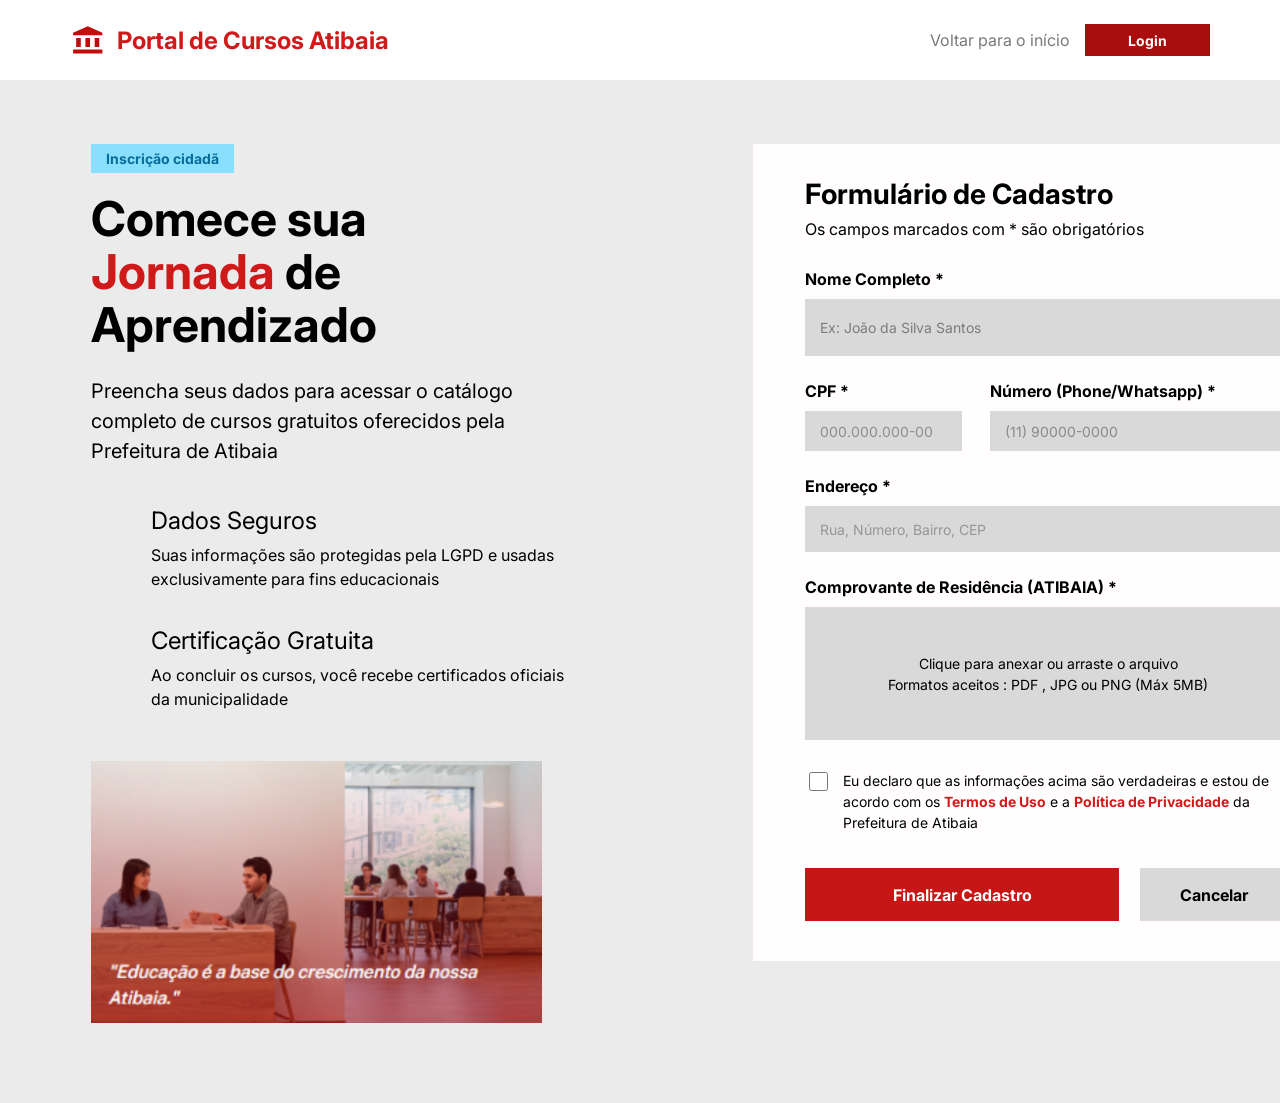
==== cadastro_alunos.html @ b424d96d "adicionando a parte da home_ADM, cursos, cadastro_alunos falta refinamento em cada uma das seções e " ====
<!DOCTYPE html>
<html lang="en">
<head>
  <meta charset="UTF-8">
  <meta name="viewport" content="width=device-width, initial-scale=1.0">
  <title>Generated Page</title>
  <meta charset="UTF-8">
<meta name="viewport" content="width=device-width, initial-scale=1.0">
<link rel="preconnect" href="https://fonts.googleapis.com">
<link rel="preconnect" href="https://fonts.gstatic.com" crossorigin>
<link href="https://fonts.googleapis.com/css2?family=Inter:wght@400;700&display=swap" rel="stylesheet">
<title>Portal de Cursos Atibaia</title>
  <link rel="stylesheet" href="/css/CCadastro_alunos.css">
</head>
  <script src="/JS/scriptCadastro_alunos.js" defer></script>
</head>
<body>
<section id="section-header">
  <header class="site-header">
    <div class="header-container">
      <div class="logo-wrapper">
        <img src="images/21_66.svg" alt="Portal de Cursos Atibaia Logo" class="logo-icon">
        <h1 class="logo-text">Portal de Cursos Atibaia</h1>
      </div>
      <nav class="nav-wrapper">
        <a href="#" class="nav-link">Voltar para o início</a>
        <a href="#" class="btn-login">Login</a>
      </nav>
    </div>
  </header>
</section>
<section id="section-hero">
  <div class="hero-container">
    
    <div class="hero-content">
      <div class="tag-badge">Inscrição cidadã</div>
      <h2 class="hero-title">Comece sua <br><span class="highlight">Jornada</span> de <br>Aprendizado</h2>
      <p class="hero-desc">Preencha seus dados para acessar o catálogo completo de cursos gratuitos oferecidos pela Prefeitura de Atibaia</p>
      
      <div class="feature-list">
        <div class="feature-item">
          <h3 class="feature-title">Dados Seguros</h3>
          <p class="feature-text">Suas informações são protegidas pela LGPD e usadas exclusivamente para fins educacionais</p>
        </div>
        <div class="feature-item">
          <h3 class="feature-title">Certificação Gratuita</h3>
          <p class="feature-text">Ao concluir os cursos, você recebe certificados oficiais da municipalidade</p>
        </div>
      </div>
      
      <div class="hero-img-container">
        <img src="images/29ea258ef4e579b315e32d5b2c68f69ea9aee1fe.png" alt="Pessoas estudando e conversando" class="hero-img">
      </div>
    </div>
    
    <div class="hero-form-wrapper">
      <div class="form-card">
        <div class="form-header">
          <h3 class="form-title">Formulário de Cadastro</h3>
          <p class="form-subtitle">Os campos marcados com * são obrigatórios</p>
        </div>
        
        <form action="#" method="POST" class="registration-form">
          <div class="form-group">
            <label for="nome">Nome Completo *</label>
            <input type="text" id="nome" class="form-control input-nome" placeholder="Ex: João da Silva Santos" required>
          </div>
          
          <div class="form-row">
            <div class="form-group col-cpf">
              <label for="cpf">CPF *</label>
              <input type="text" id="cpf" class="form-control input-cpf" placeholder="000.000.000-00" required>
            </div>
            <div class="form-group col-phone">
              <label for="phone">Número (Phone/Whatsapp) *</label>
              <input type="text" id="phone" class="form-control input-phone" placeholder="(11) 90000-0000" required>
            </div>
          </div>
          
          <div class="form-group">
            <label for="endereco">Endereço *</label>
            <input type="text" id="endereco" class="form-control input-endereco" placeholder="Rua, Número, Bairro, CEP" required>
          </div>
          
          <div class="form-group">
            <label>Comprovante de Residência (ATIBAIA) *</label>
            <div class="file-upload-area">
              <p class="file-upload-text">Clique para anexar ou arraste o arquivo<br>Formatos aceitos : PDF , JPG ou PNG (Máx 5MB)</p>
            </div>
          </div>
          
          <div class="checkbox-area">
            <input type="checkbox" id="terms" class="checkbox-input" required>
            <label for="terms" class="checkbox-label">Eu declaro que as informações acima são verdadeiras e estou de acordo com os <a href="#" class="text-red-link">Termos de Uso</a> e a <a href="#" class="text-red-link">Política de Privacidade</a> da Prefeitura de Atibaia</label>
          </div>
          
          <div class="button-group">
            <button type="submit" class="btn-submit">Finalizar Cadastro</button>
            <button type="button" class="btn-cancel">Cancelar</button>
          </div>
        </form>
      </div>
    </div>
    
  </div>
</section>
</body>
</html>
---- css/CCadastro_alunos.css ----
body {
  font-family: 'Inter', sans-serif;
  margin: 0;
  padding: 0;
  box-sizing: border-box;
  background-color: #ffffff;
  -webkit-font-smoothing: antialiased;
  -moz-osx-font-smoothing: grayscale;
}

* {
  box-sizing: inherit;
}

img {
  max-width: 100%;
  height: auto;
  display: block;
}

a {
  text-decoration: none;
}

button {
  font-family: 'Inter', sans-serif;
}

input {
  font-family: 'Inter', sans-serif;
}

/* CSS for section section:Header */
#section-header {
  background-color: #ffffff;
  width: 100%;
}

.header-container {
  max-width: 1440px;
  margin: 0 auto;
  display: flex;
  justify-content: space-between;
  align-items: center;
  padding: 24px 70px;
}

.logo-wrapper {
  display: flex;
  align-items: center;
  gap: 10px;
}

.logo-icon {
  width: 37px;
  height: 31px;
}

.logo-text {
  color: #d01a1a;
  font-size: 24px;
  font-weight: 700;
  margin: 0;
}

.nav-wrapper {
  display: flex;
  align-items: center;
  gap: 15px;
}

.nav-link {
  color: #7c7878;
  font-size: 16px;
  font-weight: 400;
  transition: color 0.2s;
}

.nav-link:hover {
  color: #000000;
}

.btn-login {
  background-color: #a90e0e;
  color: #fffefe;
  width: 125px;
  height: 32px;
  display: flex;
  align-items: center;
  justify-content: center;
  font-size: 14px;
  font-weight: 700;
  transition: background-color 0.2s;
}

.btn-login:hover {
  background-color: #8a0b0b;
}

@media (max-width: 768px) {
  .header-container {
    flex-direction: column;
    gap: 20px;
    padding: 20px;
  }
  .logo-text {
    font-size: 20px;
  }
}

/* CSS for section section:Hero */
#section-hero {
  background-color: #ebebeb;
  width: 100%;
  display: flex;
  justify-content: center;
}

.hero-container {
  max-width: 1440px;
  width: 100%;
  display: flex;
  padding: 64px 91px 80px 91px;
  gap: 181px;
  box-sizing: border-box;
}

/* Left Column Styles */
.hero-content {
  width: 481px;
  flex-shrink: 0;
}

.tag-badge {
  background-color: #89dffe;
  color: #076d98;
  padding: 6px 15px;
  font-size: 14px;
  font-weight: 700;
  display: inline-block;
  margin-bottom: 20px;
}

.hero-title {
  font-size: 48px;
  font-weight: 700;
  line-height: 1.1;
  color: #000000;
  margin: 0 0 25px 0;
}

.hero-title .highlight {
  color: #d01a1a;
}

.hero-desc {
  font-size: 20px;
  line-height: 1.5;
  color: #000000;
  margin: 0 0 40px 0;
}

.feature-item {
  margin-bottom: 35px;
  margin-left: 60px;
}

.feature-title {
  font-size: 24px;
  font-weight: 400;
  margin: 0 0 8px 0;
  color: #000000;
}

.feature-text {
  font-size: 16px;
  line-height: 1.5;
  color: #000000;
  margin: 0;
}

.hero-img-container {
  margin-top: 50px;
}

.hero-img {
  width: 100%;
  max-width: 451px;
}

/* Right Column (Form) Styles */
.hero-form-wrapper {
  width: 590px;
  flex-shrink: 0;
}

.form-card {
  background-color: #fffdfd;
  padding: 33px 52px 40px 52px;
  width: 100%;
  box-sizing: border-box;
}

.form-header {
  margin-bottom: 30px;
}

.form-title {
  font-size: 28px;
  font-weight: 700;
  margin: 0 0 8px 0;
  color: #000000;
}

.form-subtitle {
  font-size: 16px;
  color: #000000;
  margin: 0;
}

.form-group {
  margin-bottom: 25px;
}

.form-group label {
  display: block;
  font-size: 16px;
  font-weight: 700;
  color: #000000;
  margin-bottom: 10px;
}

.form-control {
  width: 100%;
  background-color: #d9d9d9;
  border: none;
  padding: 0 15px;
  font-size: 14px;
  color: #000000;
  box-sizing: border-box;
}

.form-control:focus {
  outline: 2px solid #a90e0e;
}

.input-nome { height: 57px; }
.input-cpf { height: 40px; }
.input-phone { height: 40px; }
.input-endereco { height: 46px; }

.input-nome::placeholder { color: #7d7b7b; }
.input-cpf::placeholder { color: #8e8d8d; }
.input-phone::placeholder { color: #8b8989; }
.input-endereco::placeholder { color: #989595; }

.form-row {
  display: flex;
  gap: 28px;
}

.col-cpf {
  width: 157px;
  flex-shrink: 0;
}

.col-phone {
  width: 295px;
  flex-shrink: 0;
}

.file-upload-area {
  height: 133px;
  background-color: #d9d9d9;
  display: flex;
  align-items: center;
  justify-content: center;
  text-align: center;
  padding: 20px;
  cursor: pointer;
  box-sizing: border-box;
  border: 1px dashed transparent;
  transition: border-color 0.2s;
}

.file-upload-area:hover {
  border-color: #7d7b7b;
}

.file-upload-text {
  font-size: 14px;
  color: #000000;
  line-height: 1.5;
  margin: 0;
}

.checkbox-area {
  display: flex;
  align-items: flex-start;
  gap: 12px;
  margin-top: 30px;
  margin-bottom: 35px;
}

.checkbox-input {
  width: 19px;
  height: 19px;
  margin-top: 2px;
  cursor: pointer;
  flex-shrink: 0;
  accent-color: #c61616;
}

.checkbox-label {
  font-size: 14px;
  line-height: 1.5;
  color: #000000;
  margin: 0;
}

.text-red-link {
  color: #d01a1a;
  font-weight: 700;
  text-decoration: none;
}

.text-red-link:hover {
  text-decoration: underline;
}

.button-group {
  display: flex;
  gap: 21px;
}

.btn-submit {
  width: 314px;
  height: 53px;
  background-color: #c61616;
  color: #ffffff;
  border: none;
  font-size: 16px;
  font-weight: 700;
  cursor: pointer;
  display: flex;
  align-items: center;
  justify-content: center;
  transition: background-color 0.2s;
}

.btn-submit:hover {
  background-color: #a01212;
}

.btn-cancel {
  width: 147px;
  height: 53px;
  background-color: #d9d9d9;
  color: #000000;
  border: none;
  font-size: 16px;
  font-weight: 700;
  cursor: pointer;
  display: flex;
  align-items: center;
  justify-content: center;
  transition: background-color 0.2s;
}

.btn-cancel:hover {
  background-color: #c0c0c0;
}

/* Responsive Design */
@media (max-width: 1150px) {
  .hero-container {
    gap: 60px;
    padding: 60px 40px;
  }
}

@media (max-width: 1024px) {
  .hero-container {
    flex-direction: column;
    align-items: center;
    padding: 40px 20px;
  }
  
  .hero-content, .hero-form-wrapper {
    width: 100%;
    max-width: 590px;
  }
  
  .feature-item {
    margin-left: 20px;
  }
}

@media (max-width: 640px) {
  .form-card {
    padding: 30px 20px;
  }
  
  .form-row {
    flex-direction: column;
    gap: 20px;
  }
  
  .col-cpf, .col-phone {
    width: 100%;
  }
  
  .button-group {
    flex-direction: column;
  }
  
  .btn-submit, .btn-cancel {
    width: 100%;
  }
  
  .hero-title {
    font-size: 36px;
  }
}
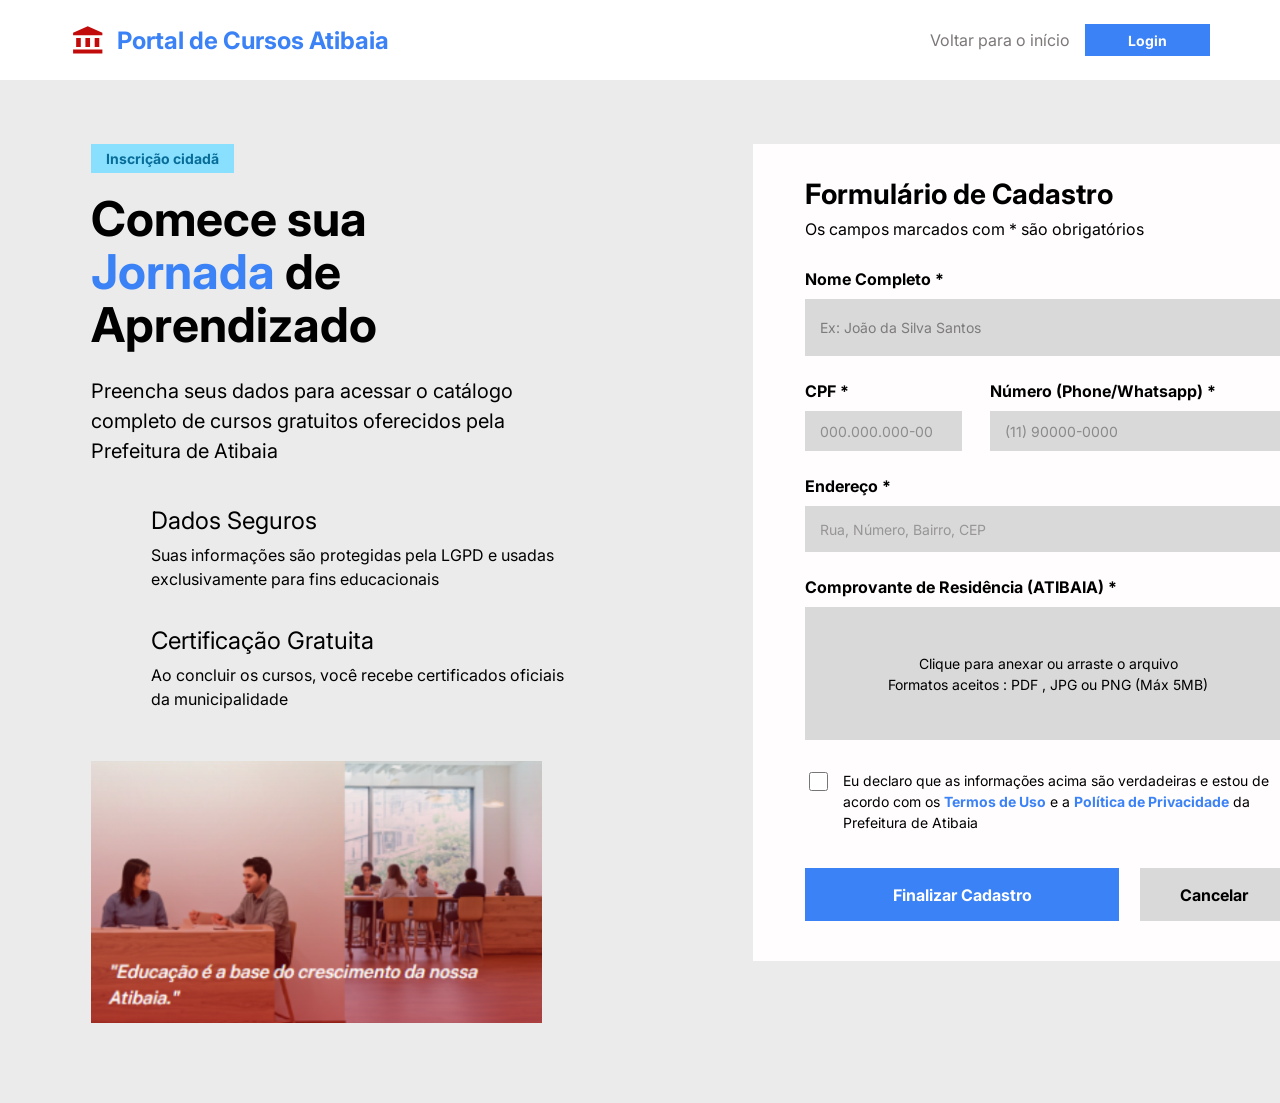
==== commit 1c205475: "alteração das cores do css" ====
--- a/cadastro_alunos.html
+++ b/cadastro_alunos.html
@@ -10,9 +10,9 @@
 <link rel="preconnect" href="https://fonts.gstatic.com" crossorigin>
 <link href="https://fonts.googleapis.com/css2?family=Inter:wght@400;700&display=swap" rel="stylesheet">
 <title>Portal de Cursos Atibaia</title>
-  <link rel="stylesheet" href="/css/CCadastro_alunos.css">
+  <link rel="stylesheet" href="css/CCadastro_alunos.css">
+    <script src="JS/scriptCadastro_alunos.js" defer></script>
 </head>
-  <script src="/JS/scriptCadastro_alunos.js" defer></script>
 </head>
 <body>
 <section id="section-header">
--- a/css/CCadastro_alunos.css
+++ b/css/CCadastro_alunos.css
@@ -57,7 +57,7 @@
 }
 
 .logo-text {
-  color: #d01a1a;
+  color: #3B82F6;
   font-size: 24px;
   font-weight: 700;
   margin: 0;
@@ -81,7 +81,7 @@
 }
 
 .btn-login {
-  background-color: #a90e0e;
+  background-color: #3B82F6;
   color: #fffefe;
   width: 125px;
   height: 32px;
@@ -94,7 +94,7 @@
 }
 
 .btn-login:hover {
-  background-color: #8a0b0b;
+  background-color: #87CEFA;
 }
 
 @media (max-width: 768px) {
@@ -150,7 +150,7 @@
 }
 
 .hero-title .highlight {
-  color: #d01a1a;
+  color: #3B82F6;
 }
 
 .hero-desc {
@@ -241,7 +241,7 @@
 }
 
 .form-control:focus {
-  outline: 2px solid #a90e0e;
+  outline: 2px solid #3B82F6;
 }
 
 .input-nome { height: 57px; }
@@ -308,7 +308,7 @@
   margin-top: 2px;
   cursor: pointer;
   flex-shrink: 0;
-  accent-color: #c61616;
+  accent-color: #3B82F6;
 }
 
 .checkbox-label {
@@ -319,7 +319,7 @@
 }
 
 .text-red-link {
-  color: #d01a1a;
+  color: #3B82F6;
   font-weight: 700;
   text-decoration: none;
 }
@@ -336,7 +336,7 @@
 .btn-submit {
   width: 314px;
   height: 53px;
-  background-color: #c61616;
+  background-color: #3B82F6;
   color: #ffffff;
   border: none;
   font-size: 16px;
@@ -349,7 +349,7 @@
 }
 
 .btn-submit:hover {
-  background-color: #a01212;
+  background-color: #87CEFA;
 }
 
 .btn-cancel {
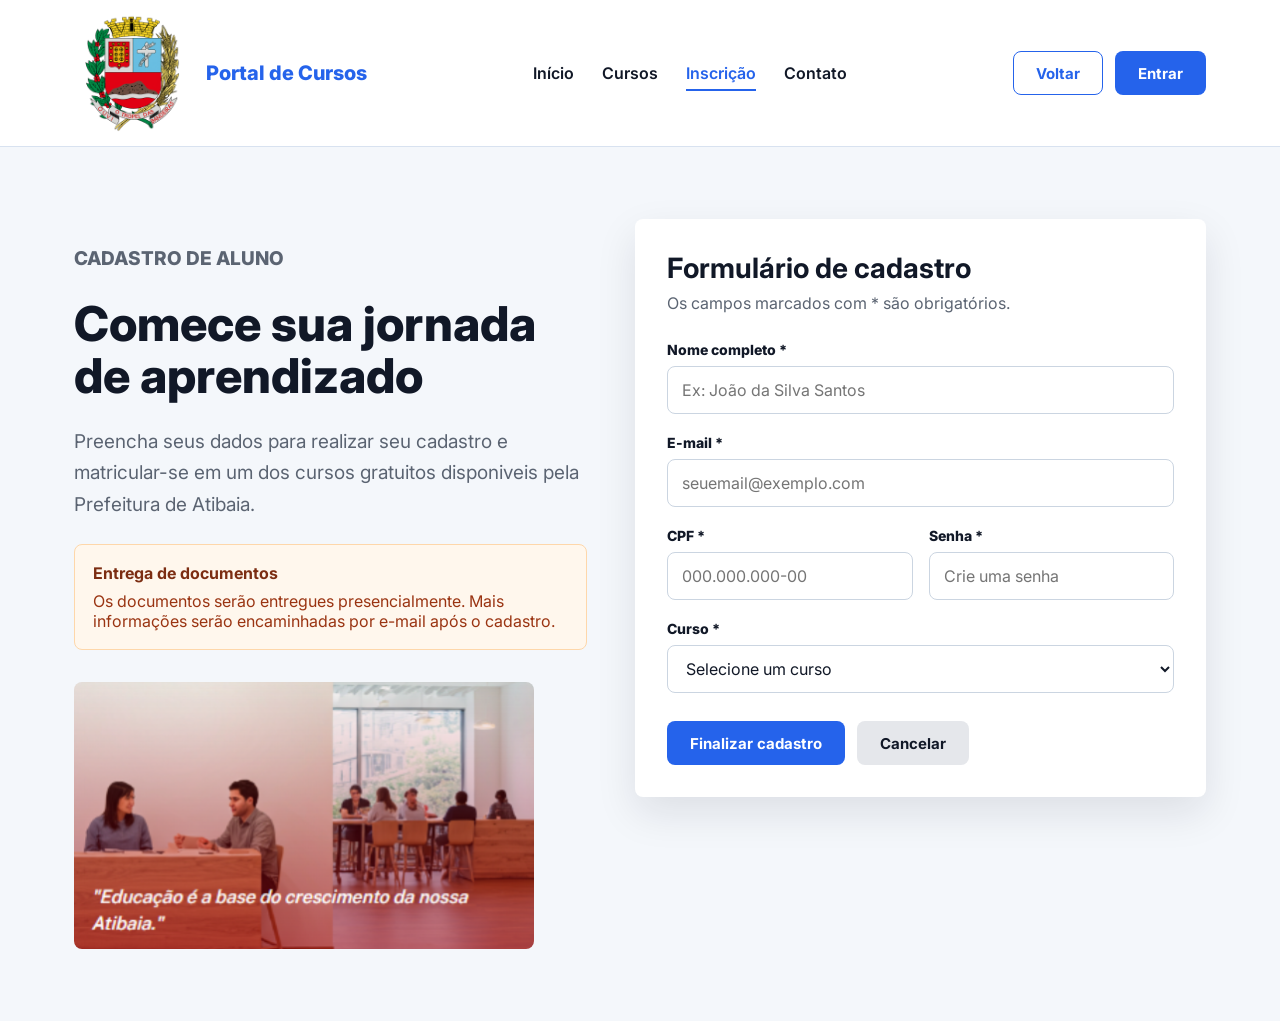
==== commit 0b61ade3: "finalizado a maior parte das pendencias do HTML e CSS das pagina" ====
--- a/cadastro_alunos.html
+++ b/cadastro_alunos.html
@@ -1,108 +1,103 @@
 <!DOCTYPE html>
-<html lang="en">
+<html lang="pt-br">
 <head>
   <meta charset="UTF-8">
   <meta name="viewport" content="width=device-width, initial-scale=1.0">
-  <title>Generated Page</title>
-  <meta charset="UTF-8">
-<meta name="viewport" content="width=device-width, initial-scale=1.0">
-<link rel="preconnect" href="https://fonts.googleapis.com">
-<link rel="preconnect" href="https://fonts.gstatic.com" crossorigin>
-<link href="https://fonts.googleapis.com/css2?family=Inter:wght@400;700&display=swap" rel="stylesheet">
-<title>Portal de Cursos Atibaia</title>
+  <title>Cadastro de Alunos | Portal de Cursos Atibaia</title>
+  <link rel="preconnect" href="https://fonts.googleapis.com">
+  <link rel="preconnect" href="https://fonts.gstatic.com" crossorigin>
+  <link href="https://fonts.googleapis.com/css2?family=Inter:wght@400;500;600;700;800&display=swap" rel="stylesheet">
   <link rel="stylesheet" href="css/CCadastro_alunos.css">
-    <script src="JS/scriptCadastro_alunos.js" defer></script>
-</head>
+  <script src="JS/scriptCadastro_alunos.js" defer></script>
 </head>
 <body>
-<section id="section-header">
-  <header class="site-header">
-    <div class="header-container">
-      <div class="logo-wrapper">
-        <img src="images/21_66.svg" alt="Portal de Cursos Atibaia Logo" class="logo-icon">
-        <h1 class="logo-text">Portal de Cursos Atibaia</h1>
+  <header class="public-header">
+    <div class="public-header__inner">
+      <a class="brand" href="home.html" aria-label="Portal de Cursos Atibaia">
+        <img src="images/logoAtibaia.png" alt="Prefeitura de Atibaia" class="brand__logo">
+        <span class="brand__text">Portal de Cursos</span>
+      </a>
+
+      <nav class="main-nav" aria-label="Navegação principal">
+        <a href="home.html" class="nav-link">Início</a>
+        <a href="cursos.html" class="nav-link">Cursos</a>
+        <a href="cadastro_alunos.html" class="nav-link active">Inscrição</a>
+        <a href="home.html#contato" class="nav-link">Contato</a>
+      </nav>
+
+      <div class="header-actions">
+        <a href="home.html" class="btn btn-outline">Voltar</a>
+        <a href="home.html#login-modal" class="btn btn-primary">Entrar</a>
       </div>
-      <nav class="nav-wrapper">
-        <a href="#" class="nav-link">Voltar para o início</a>
-        <a href="#" class="btn-login">Login</a>
-      </nav>
     </div>
   </header>
-</section>
-<section id="section-hero">
-  <div class="hero-container">
-    
-    <div class="hero-content">
-      <div class="tag-badge">Inscrição cidadã</div>
-      <h2 class="hero-title">Comece sua <br><span class="highlight">Jornada</span> de <br>Aprendizado</h2>
-      <p class="hero-desc">Preencha seus dados para acessar o catálogo completo de cursos gratuitos oferecidos pela Prefeitura de Atibaia</p>
-      
-      <div class="feature-list">
-        <div class="feature-item">
-          <h3 class="feature-title">Dados Seguros</h3>
-          <p class="feature-text">Suas informações são protegidas pela LGPD e usadas exclusivamente para fins educacionais</p>
+
+  <main class="registration-page">
+    <section class="registration-intro">
+      <p class="eyebrow">Cadastro de aluno</p>
+      <h1>Comece sua jornada de aprendizado</h1>
+      <p>
+        Preencha seus dados para realizar seu cadastro e matricular-se em um dos cursos gratuitos disponiveis pela Prefeitura de Atibaia.
+      </p>
+
+      <div class="notice-box">
+        <strong>Entrega de documentos</strong>
+        <span>Os documentos serão entregues presencialmente. Mais informações serão encaminhadas por e-mail após o cadastro.</span>
+      </div>
+
+      <img src="images/29ea258ef4e579b315e32d5b2c68f69ea9aee1fe.png" alt="Pessoas estudando e conversando" class="intro-image">
+    </section>
+
+    <section class="form-card" aria-labelledby="form-title">
+      <div class="form-header">
+        <h2 id="form-title">Formulário de cadastro</h2>
+        <p>Os campos marcados com * são obrigatórios.</p>
+      </div>
+
+      <form action="#" method="post" class="registration-form">
+        <div class="form-group">
+          <label for="nome">Nome completo *</label>
+          <input type="text" id="nome" name="nome" placeholder="Ex: João da Silva Santos" required>
         </div>
-        <div class="feature-item">
-          <h3 class="feature-title">Certificação Gratuita</h3>
-          <p class="feature-text">Ao concluir os cursos, você recebe certificados oficiais da municipalidade</p>
+
+        <div class="form-group">
+          <label for="email">E-mail *</label>
+          <input type="email" id="email" name="email" placeholder="seuemail@exemplo.com" required>
         </div>
-      </div>
-      
-      <div class="hero-img-container">
-        <img src="images/29ea258ef4e579b315e32d5b2c68f69ea9aee1fe.png" alt="Pessoas estudando e conversando" class="hero-img">
-      </div>
-    </div>
-    
-    <div class="hero-form-wrapper">
-      <div class="form-card">
-        <div class="form-header">
-          <h3 class="form-title">Formulário de Cadastro</h3>
-          <p class="form-subtitle">Os campos marcados com * são obrigatórios</p>
+
+        <div class="form-row">
+          <div class="form-group">
+            <label for="cpf">CPF *</label>
+            <input type="text" id="cpf" name="cpf" placeholder="000.000.000-00" required>
+          </div>
+
+          <div class="form-group">
+            <label for="senha">Senha *</label>
+            <input type="password" id="senha" name="senha" placeholder="Crie uma senha" required>
+          </div>
         </div>
-        
-        <form action="#" method="POST" class="registration-form">
-          <div class="form-group">
-            <label for="nome">Nome Completo *</label>
-            <input type="text" id="nome" class="form-control input-nome" placeholder="Ex: João da Silva Santos" required>
-          </div>
-          
-          <div class="form-row">
-            <div class="form-group col-cpf">
-              <label for="cpf">CPF *</label>
-              <input type="text" id="cpf" class="form-control input-cpf" placeholder="000.000.000-00" required>
-            </div>
-            <div class="form-group col-phone">
-              <label for="phone">Número (Phone/Whatsapp) *</label>
-              <input type="text" id="phone" class="form-control input-phone" placeholder="(11) 90000-0000" required>
-            </div>
-          </div>
-          
-          <div class="form-group">
-            <label for="endereco">Endereço *</label>
-            <input type="text" id="endereco" class="form-control input-endereco" placeholder="Rua, Número, Bairro, CEP" required>
-          </div>
-          
-          <div class="form-group">
-            <label>Comprovante de Residência (ATIBAIA) *</label>
-            <div class="file-upload-area">
-              <p class="file-upload-text">Clique para anexar ou arraste o arquivo<br>Formatos aceitos : PDF , JPG ou PNG (Máx 5MB)</p>
-            </div>
-          </div>
-          
-          <div class="checkbox-area">
-            <input type="checkbox" id="terms" class="checkbox-input" required>
-            <label for="terms" class="checkbox-label">Eu declaro que as informações acima são verdadeiras e estou de acordo com os <a href="#" class="text-red-link">Termos de Uso</a> e a <a href="#" class="text-red-link">Política de Privacidade</a> da Prefeitura de Atibaia</label>
-          </div>
-          
-          <div class="button-group">
-            <button type="submit" class="btn-submit">Finalizar Cadastro</button>
-            <button type="button" class="btn-cancel">Cancelar</button>
-          </div>
-        </form>
-      </div>
-    </div>
-    
-  </div>
-</section>
+
+        <div class="form-group">
+          <label for="curso">Curso *</label>
+          <select id="curso" name="curso" required>
+            <option value="">Selecione um curso</option>
+            <option value="eletrica">Elétrica</option>
+            <option value="culinaria">Culinária</option>
+            <option value="industria">Indústria</option>
+            <option value="logistica">Logística</option>
+            <option value="informatica">Informática</option>
+            <option value="gestao">Gestão</option>
+            <option value="costura">Costura</option>
+            <option value="excel">Excel</option>
+          </select>
+        </div>
+
+        <div class="button-group">
+          <button type="submit" class="btn btn-primary">Finalizar cadastro</button>
+          <a href="home.html" class="btn btn-secondary">Cancelar</a>
+        </div>
+      </form>
+    </section>
+  </main>
 </body>
-</html>+</html>
--- a/css/CCadastro_alunos.css
+++ b/css/CCadastro_alunos.css
@@ -1,424 +1,358 @@
+:root {
+  --primary: #2563eb;
+  --primary-dark: #1d4ed8;
+  --primary-soft: #dbeafe;
+  --ink: #111827;
+  --muted: #5b6472;
+  --line: #d8e2f0;
+  --surface: #ffffff;
+  --surface-alt: #f4f7fb;
+  --success: #0f766e;
+  --warning-bg: #fff7ed;
+  --warning-text: #9a3412;
+  --radius: 8px;
+  --shadow: 0 16px 40px rgba(15, 23, 42, 0.10);
+}
+
+*,
+*::before,
+*::after {
+  box-sizing: border-box;
+}
+
 body {
+  margin: 0;
   font-family: 'Inter', sans-serif;
-  margin: 0;
-  padding: 0;
-  box-sizing: border-box;
-  background-color: #ffffff;
+  background: var(--surface-alt);
+  color: var(--ink);
   -webkit-font-smoothing: antialiased;
-  -moz-osx-font-smoothing: grayscale;
-}
-
-* {
-  box-sizing: inherit;
+}
+
+a {
+  color: inherit;
+  text-decoration: none;
+}
+
+button,
+input,
+select {
+  font: inherit;
 }
 
 img {
   max-width: 100%;
+  display: block;
+}
+
+.public-header {
+  position: sticky;
+  top: 0;
+  z-index: 20;
+  background: rgba(255, 255, 255, 0.96);
+  border-bottom: 1px solid var(--line);
+}
+
+.public-header__inner {
+  max-width: 1180px;
+  min-height: 82px;
+  margin: 0 auto;
+  padding: 14px 24px;
+  display: flex;
+  align-items: center;
+  justify-content: space-between;
+  gap: 28px;
+}
+
+.brand {
+  display: inline-flex;
+  align-items: center;
+  gap: 14px;
+  min-width: 220px;
+}
+
+.brand__logo {
+  width: 118px;
   height: auto;
-  display: block;
-}
-
-a {
-  text-decoration: none;
-}
-
-button {
-  font-family: 'Inter', sans-serif;
-}
-
-input {
-  font-family: 'Inter', sans-serif;
-}
-
-/* CSS for section section:Header */
-#section-header {
-  background-color: #ffffff;
-  width: 100%;
-}
-
-.header-container {
-  max-width: 1440px;
-  margin: 0 auto;
+}
+
+.brand__text {
+  color: var(--primary);
+  font-size: 20px;
+  font-weight: 800;
+  line-height: 1.1;
+}
+
+.main-nav {
   display: flex;
-  justify-content: space-between;
-  align-items: center;
-  padding: 24px 70px;
-}
-
-.logo-wrapper {
-  display: flex;
-  align-items: center;
-  gap: 10px;
-}
-
-.logo-icon {
-  width: 37px;
-  height: 31px;
-}
-
-.logo-text {
-  color: #3B82F6;
-  font-size: 24px;
-  font-weight: 700;
-  margin: 0;
-}
-
-.nav-wrapper {
-  display: flex;
-  align-items: center;
-  gap: 15px;
+  align-items: center;
+  justify-content: center;
+  gap: 28px;
+  flex: 1;
 }
 
 .nav-link {
-  color: #7c7878;
+  position: relative;
+  color: var(--ink);
   font-size: 16px;
-  font-weight: 400;
-  transition: color 0.2s;
-}
-
-.nav-link:hover {
-  color: #000000;
-}
-
-.btn-login {
-  background-color: #3B82F6;
-  color: #fffefe;
-  width: 125px;
-  height: 32px;
-  display: flex;
-  align-items: center;
-  justify-content: center;
-  font-size: 14px;
-  font-weight: 700;
-  transition: background-color 0.2s;
-}
-
-.btn-login:hover {
-  background-color: #87CEFA;
-}
-
-@media (max-width: 768px) {
-  .header-container {
-    flex-direction: column;
-    gap: 20px;
-    padding: 20px;
-  }
-  .logo-text {
-    font-size: 20px;
-  }
-}
-
-/* CSS for section section:Hero */
-#section-hero {
-  background-color: #ebebeb;
-  width: 100%;
-  display: flex;
-  justify-content: center;
-}
-
-.hero-container {
-  max-width: 1440px;
-  width: 100%;
-  display: flex;
-  padding: 64px 91px 80px 91px;
-  gap: 181px;
-  box-sizing: border-box;
-}
-
-/* Left Column Styles */
-.hero-content {
-  width: 481px;
-  flex-shrink: 0;
-}
-
-.tag-badge {
-  background-color: #89dffe;
-  color: #076d98;
-  padding: 6px 15px;
-  font-size: 14px;
-  font-weight: 700;
-  display: inline-block;
-  margin-bottom: 20px;
-}
-
-.hero-title {
-  font-size: 48px;
-  font-weight: 700;
-  line-height: 1.1;
-  color: #000000;
-  margin: 0 0 25px 0;
-}
-
-.hero-title .highlight {
-  color: #3B82F6;
-}
-
-.hero-desc {
-  font-size: 20px;
-  line-height: 1.5;
-  color: #000000;
-  margin: 0 0 40px 0;
-}
-
-.feature-item {
-  margin-bottom: 35px;
-  margin-left: 60px;
-}
-
-.feature-title {
-  font-size: 24px;
-  font-weight: 400;
-  margin: 0 0 8px 0;
-  color: #000000;
-}
-
-.feature-text {
-  font-size: 16px;
-  line-height: 1.5;
-  color: #000000;
-  margin: 0;
-}
-
-.hero-img-container {
-  margin-top: 50px;
-}
-
-.hero-img {
-  width: 100%;
-  max-width: 451px;
-}
-
-/* Right Column (Form) Styles */
-.hero-form-wrapper {
-  width: 590px;
-  flex-shrink: 0;
-}
-
-.form-card {
-  background-color: #fffdfd;
-  padding: 33px 52px 40px 52px;
-  width: 100%;
-  box-sizing: border-box;
-}
-
-.form-header {
-  margin-bottom: 30px;
-}
-
-.form-title {
-  font-size: 28px;
-  font-weight: 700;
-  margin: 0 0 8px 0;
-  color: #000000;
-}
-
-.form-subtitle {
-  font-size: 16px;
-  color: #000000;
-  margin: 0;
-}
-
-.form-group {
-  margin-bottom: 25px;
-}
-
-.form-group label {
-  display: block;
-  font-size: 16px;
-  font-weight: 700;
-  color: #000000;
-  margin-bottom: 10px;
-}
-
-.form-control {
-  width: 100%;
-  background-color: #d9d9d9;
-  border: none;
-  padding: 0 15px;
-  font-size: 14px;
-  color: #000000;
-  box-sizing: border-box;
-}
-
-.form-control:focus {
-  outline: 2px solid #3B82F6;
-}
-
-.input-nome { height: 57px; }
-.input-cpf { height: 40px; }
-.input-phone { height: 40px; }
-.input-endereco { height: 46px; }
-
-.input-nome::placeholder { color: #7d7b7b; }
-.input-cpf::placeholder { color: #8e8d8d; }
-.input-phone::placeholder { color: #8b8989; }
-.input-endereco::placeholder { color: #989595; }
-
-.form-row {
-  display: flex;
-  gap: 28px;
-}
-
-.col-cpf {
-  width: 157px;
-  flex-shrink: 0;
-}
-
-.col-phone {
-  width: 295px;
-  flex-shrink: 0;
-}
-
-.file-upload-area {
-  height: 133px;
-  background-color: #d9d9d9;
-  display: flex;
-  align-items: center;
-  justify-content: center;
-  text-align: center;
-  padding: 20px;
-  cursor: pointer;
-  box-sizing: border-box;
-  border: 1px dashed transparent;
-  transition: border-color 0.2s;
-}
-
-.file-upload-area:hover {
-  border-color: #7d7b7b;
-}
-
-.file-upload-text {
-  font-size: 14px;
-  color: #000000;
-  line-height: 1.5;
-  margin: 0;
-}
-
-.checkbox-area {
-  display: flex;
-  align-items: flex-start;
-  gap: 12px;
-  margin-top: 30px;
-  margin-bottom: 35px;
-}
-
-.checkbox-input {
-  width: 19px;
-  height: 19px;
-  margin-top: 2px;
-  cursor: pointer;
-  flex-shrink: 0;
-  accent-color: #3B82F6;
-}
-
-.checkbox-label {
-  font-size: 14px;
-  line-height: 1.5;
-  color: #000000;
-  margin: 0;
-}
-
-.text-red-link {
-  color: #3B82F6;
-  font-weight: 700;
-  text-decoration: none;
-}
-
-.text-red-link:hover {
-  text-decoration: underline;
-}
-
+  font-weight: 600;
+  padding: 10px 0;
+  transition: color 0.2s ease;
+}
+
+.nav-link::after {
+  content: "";
+  position: absolute;
+  left: 0;
+  right: 0;
+  bottom: 2px;
+  height: 2px;
+  background: var(--primary);
+  transform: scaleX(0);
+  transform-origin: center;
+  transition: transform 0.2s ease;
+}
+
+.nav-link:hover,
+.nav-link.active {
+  color: var(--primary);
+}
+
+.nav-link:hover::after,
+.nav-link.active::after {
+  transform: scaleX(1);
+}
+
+.header-actions,
 .button-group {
   display: flex;
-  gap: 21px;
-}
-
-.btn-submit {
-  width: 314px;
-  height: 53px;
-  background-color: #3B82F6;
+  align-items: center;
+  gap: 12px;
+}
+
+.btn {
+  display: inline-flex;
+  align-items: center;
+  justify-content: center;
+  min-height: 44px;
+  padding: 0 22px;
+  border: 1px solid transparent;
+  border-radius: var(--radius);
+  font-weight: 700;
+  font-size: 15px;
+  cursor: pointer;
+  transition: background-color 0.2s ease, border-color 0.2s ease, color 0.2s ease, transform 0.2s ease;
+}
+
+.btn:hover {
+  transform: translateY(-1px);
+}
+
+.btn-primary {
+  background: var(--primary);
   color: #ffffff;
-  border: none;
-  font-size: 16px;
-  font-weight: 700;
-  cursor: pointer;
-  display: flex;
-  align-items: center;
-  justify-content: center;
-  transition: background-color 0.2s;
-}
-
-.btn-submit:hover {
-  background-color: #87CEFA;
-}
-
-.btn-cancel {
-  width: 147px;
-  height: 53px;
-  background-color: #d9d9d9;
-  color: #000000;
-  border: none;
-  font-size: 16px;
-  font-weight: 700;
-  cursor: pointer;
-  display: flex;
-  align-items: center;
-  justify-content: center;
-  transition: background-color 0.2s;
-}
-
-.btn-cancel:hover {
-  background-color: #c0c0c0;
-}
-
-/* Responsive Design */
-@media (max-width: 1150px) {
-  .hero-container {
-    gap: 60px;
-    padding: 60px 40px;
-  }
-}
-
-@media (max-width: 1024px) {
-  .hero-container {
+}
+
+.btn-primary:hover {
+  background: var(--primary-dark);
+}
+
+.btn-outline {
+  background: #ffffff;
+  color: var(--primary);
+  border-color: var(--primary);
+}
+
+.btn-outline:hover {
+  background: var(--primary-soft);
+}
+
+.btn-secondary {
+  background: #e5e7eb;
+  color: var(--ink);
+}
+
+.btn-secondary:hover {
+  background: #d1d5db;
+}
+
+.registration-page {
+  max-width: 1180px;
+  margin: 0 auto;
+  padding: 72px 24px;
+  display: grid;
+  grid-template-columns: minmax(0, 0.9fr) minmax(360px, 1fr);
+  gap: 48px;
+  align-items: start;
+}
+
+.eyebrow {
+  margin: 0 0 12px;
+  color: var(--success);
+  font-size: 14px;
+  font-weight: 800;
+  text-transform: uppercase;
+}
+
+.registration-intro h1 {
+  margin: 0;
+  font-size: 48px;
+  line-height: 1.08;
+  font-weight: 800;
+}
+
+.registration-intro > p {
+  margin: 24px 0;
+  color: var(--muted);
+  font-size: 19px;
+  line-height: 1.65;
+}
+
+.notice-box {
+  display: grid;
+  gap: 8px;
+  margin: 0 0 32px;
+  padding: 18px;
+  border: 1px solid #fed7aa;
+  border-radius: var(--radius);
+  background: var(--warning-bg);
+  color: var(--warning-text);
+}
+
+.notice-box strong {
+  color: #7c2d12;
+}
+
+.intro-image {
+  width: 100%;
+  max-width: 460px;
+  border-radius: var(--radius);
+}
+
+.form-card {
+  padding: 32px;
+  border-radius: var(--radius);
+  background: var(--surface);
+  box-shadow: var(--shadow);
+}
+
+.form-header {
+  margin-bottom: 28px;
+}
+
+.form-header h2 {
+  margin: 0 0 8px;
+  font-size: 28px;
+}
+
+.form-header p {
+  margin: 0;
+  color: var(--muted);
+}
+
+.registration-form {
+  display: grid;
+  gap: 20px;
+}
+
+.form-row {
+  display: grid;
+  grid-template-columns: repeat(2, minmax(0, 1fr));
+  gap: 16px;
+}
+
+.form-group {
+  display: grid;
+  gap: 8px;
+}
+
+.form-group label {
+  font-size: 14px;
+  font-weight: 800;
+}
+
+.form-group input,
+.form-group select {
+  width: 100%;
+  min-height: 48px;
+  padding: 0 14px;
+  border: 1px solid #cbd5e1;
+  border-radius: var(--radius);
+  background: #ffffff;
+  color: var(--ink);
+  outline: none;
+  transition: border-color 0.2s ease, box-shadow 0.2s ease;
+}
+
+.form-group input:focus,
+.form-group select:focus {
+  border-color: var(--primary);
+  box-shadow: 0 0 0 3px rgba(37, 99, 235, 0.14);
+}
+
+.button-group {
+  margin-top: 8px;
+}
+
+@media (max-width: 980px) {
+  .public-header__inner {
+    flex-wrap: wrap;
+    justify-content: center;
+  }
+
+  .brand {
+    justify-content: center;
+    width: 100%;
+  }
+
+  .main-nav {
+    order: 3;
+    width: 100%;
+    flex-wrap: wrap;
+    gap: 18px;
+  }
+
+  .registration-page {
+    grid-template-columns: 1fr;
+  }
+}
+
+@media (max-width: 620px) {
+  .public-header__inner {
+    padding: 14px 16px;
+  }
+
+  .brand__logo {
+    width: 100px;
+  }
+
+  .brand__text {
+    font-size: 18px;
+  }
+
+  .header-actions,
+  .button-group {
+    width: 100%;
     flex-direction: column;
-    align-items: center;
-    padding: 40px 20px;
-  }
-  
-  .hero-content, .hero-form-wrapper {
+  }
+
+  .header-actions .btn,
+  .button-group .btn {
     width: 100%;
-    max-width: 590px;
-  }
-  
-  .feature-item {
-    margin-left: 20px;
-  }
-}
-
-@media (max-width: 640px) {
+  }
+
+  .registration-page {
+    padding: 56px 16px;
+  }
+
+  .registration-intro h1 {
+    font-size: 36px;
+  }
+
   .form-card {
-    padding: 30px 20px;
-  }
-  
+    padding: 24px;
+  }
+
   .form-row {
-    flex-direction: column;
-    gap: 20px;
-  }
-  
-  .col-cpf, .col-phone {
-    width: 100%;
-  }
-  
-  .button-group {
-    flex-direction: column;
-  }
-  
-  .btn-submit, .btn-cancel {
-    width: 100%;
-  }
-  
-  .hero-title {
-    font-size: 36px;
-  }
-}+    grid-template-columns: 1fr;
+  }
+}
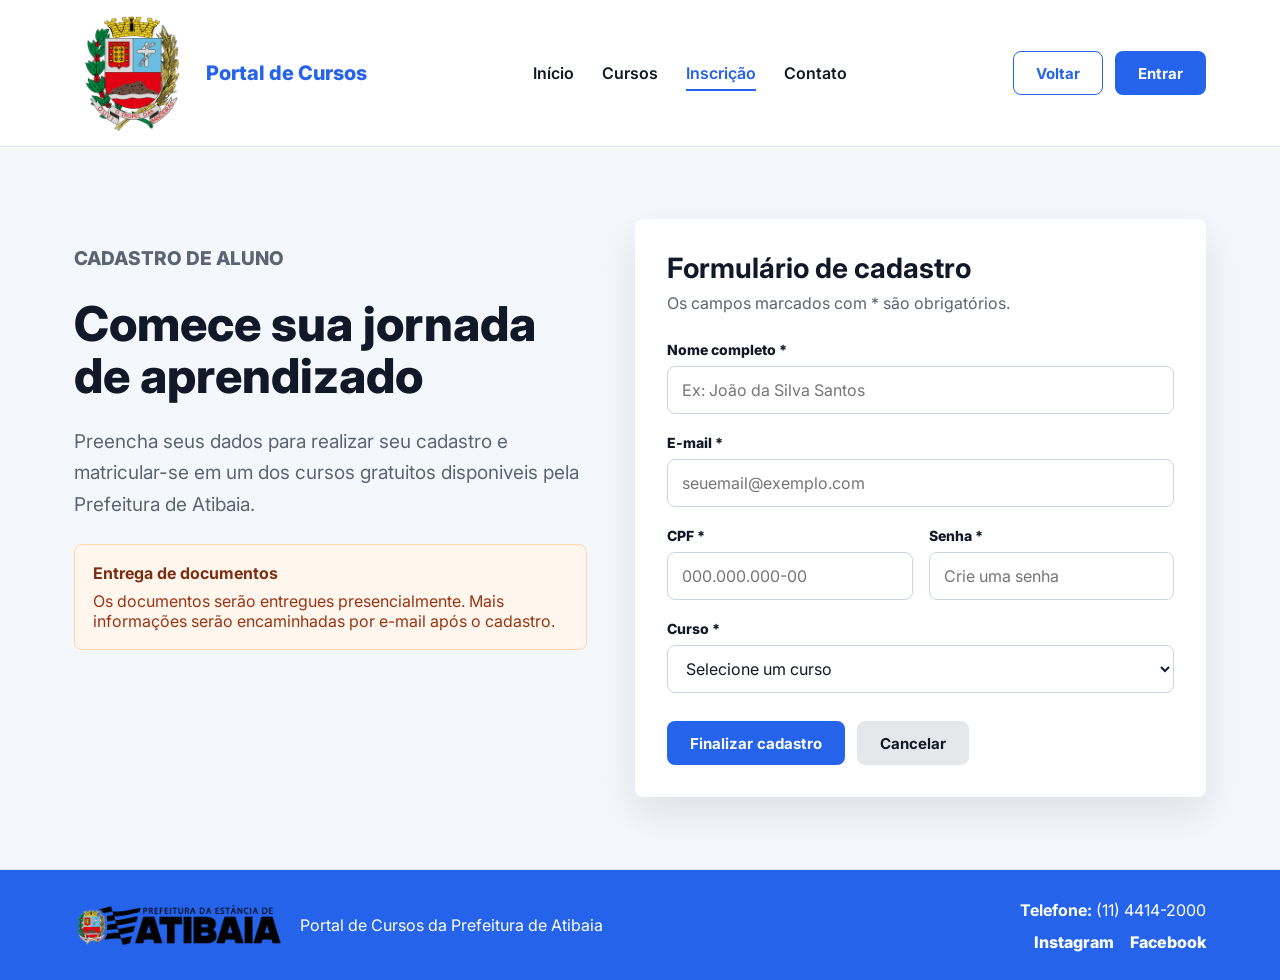
==== commit 660fc4aa: "finalização do projeto" ====
--- a/cadastro_alunos.html
+++ b/cadastro_alunos.html
@@ -8,6 +8,7 @@
   <link rel="preconnect" href="https://fonts.gstatic.com" crossorigin>
   <link href="https://fonts.googleapis.com/css2?family=Inter:wght@400;500;600;700;800&display=swap" rel="stylesheet">
   <link rel="stylesheet" href="css/CCadastro_alunos.css">
+  <link rel="stylesheet" href="css/footer.css">
   <script src="JS/scriptCadastro_alunos.js" defer></script>
 </head>
 <body>
@@ -22,7 +23,7 @@
         <a href="home.html" class="nav-link">Início</a>
         <a href="cursos.html" class="nav-link">Cursos</a>
         <a href="cadastro_alunos.html" class="nav-link active">Inscrição</a>
-        <a href="home.html#contato" class="nav-link">Contato</a>
+        <a href="#contato" class="nav-link">Contato</a>
       </nav>
 
       <div class="header-actions">
@@ -44,8 +45,6 @@
         <strong>Entrega de documentos</strong>
         <span>Os documentos serão entregues presencialmente. Mais informações serão encaminhadas por e-mail após o cadastro.</span>
       </div>
-
-      <img src="images/29ea258ef4e579b315e32d5b2c68f69ea9aee1fe.png" alt="Pessoas estudando e conversando" class="intro-image">
     </section>
 
     <section class="form-card" aria-labelledby="form-title">
@@ -81,14 +80,6 @@
           <label for="curso">Curso *</label>
           <select id="curso" name="curso" required>
             <option value="">Selecione um curso</option>
-            <option value="eletrica">Elétrica</option>
-            <option value="culinaria">Culinária</option>
-            <option value="industria">Indústria</option>
-            <option value="logistica">Logística</option>
-            <option value="informatica">Informática</option>
-            <option value="gestao">Gestão</option>
-            <option value="costura">Costura</option>
-            <option value="excel">Excel</option>
           </select>
         </div>
 
@@ -99,5 +90,22 @@
       </form>
     </section>
   </main>
+
+  <footer class="public-footer" id="contato">
+    <div class="public-footer__inner">
+      <div class="public-footer__brand">
+        <img src="images/logo_atibaia_fundo_transparente.png" alt="Prefeitura de Atibaia">
+        <p>Portal de Cursos da Prefeitura de Atibaia</p>
+      </div>
+
+      <div class="public-footer__contact">
+        <p><strong>Telefone:</strong> (11) 4414-2000</p>
+        <div class="public-footer__links">
+          <a href="https://www.instagram.com/prefatibaia/" target="_blank" rel="noopener">Instagram</a>
+          <a href="https://www.facebook.com/prefatibaia" target="_blank" rel="noopener">Facebook</a>
+        </div>
+      </div>
+    </div>
+  </footer>
 </body>
 </html>
--- a/css/CCadastro_alunos.css
+++ b/css/CCadastro_alunos.css
@@ -222,12 +222,6 @@
   color: #7c2d12;
 }
 
-.intro-image {
-  width: 100%;
-  max-width: 460px;
-  border-radius: var(--radius);
-}
-
 .form-card {
   padding: 32px;
   border-radius: var(--radius);
--- a/css/footer.css
+++ b/css/footer.css
@@ -0,0 +1,74 @@
+html {
+  scroll-behavior: smooth;
+}
+
+.public-footer {
+  border-top: 1px solid #d8e2f0;
+  background: #2563eb;
+}
+
+.public-footer__inner {
+  max-width: 1180px;
+  margin: 0 auto;
+  padding: 28px 24px;
+  display: flex;
+  align-items: center;
+  justify-content: space-between;
+  gap: 28px;
+}
+
+.public-footer__brand {
+  display: flex;
+  align-items: center;
+  gap: 16px;
+}
+
+.public-footer__brand img {
+  width: 210px;
+  height: auto;
+}
+
+.public-footer__brand p,
+.public-footer__contact p {
+  margin: 0;
+  color: #ffffff;
+  line-height: 1.5;
+}
+
+.public-footer__contact {
+  display: grid;
+  gap: 10px;
+  text-align: right;
+  max-width: 520px;
+}
+
+.public-footer__links {
+  display: flex;
+  justify-content: flex-end;
+  gap: 16px;
+}
+
+.public-footer__links a {
+  color: #ffffff;
+  font-weight: 800;
+}
+
+.public-footer__links a:hover {
+  color: #dbeafe;
+}
+
+@media (max-width: 700px) {
+  .public-footer__inner,
+  .public-footer__brand {
+    flex-direction: column;
+    text-align: center;
+  }
+
+  .public-footer__contact {
+    text-align: center;
+  }
+
+  .public-footer__links {
+    justify-content: center;
+  }
+}
